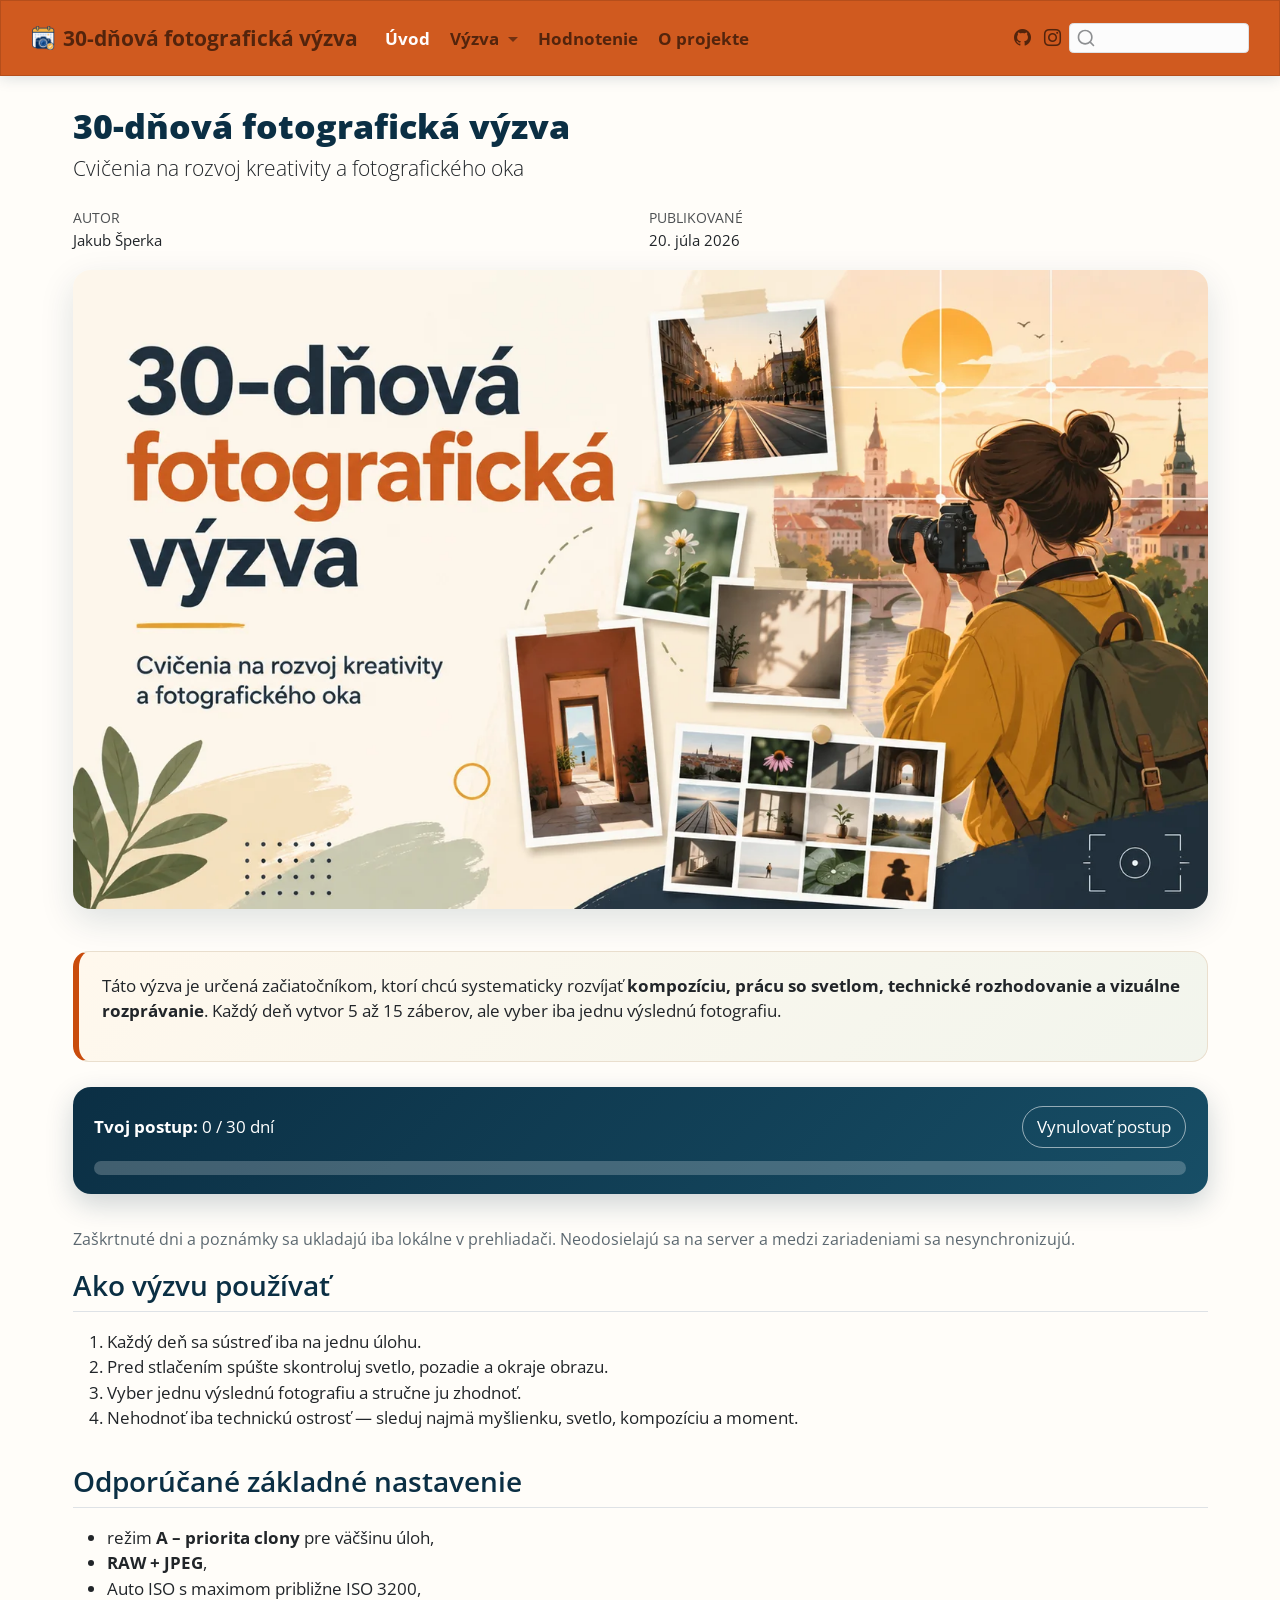
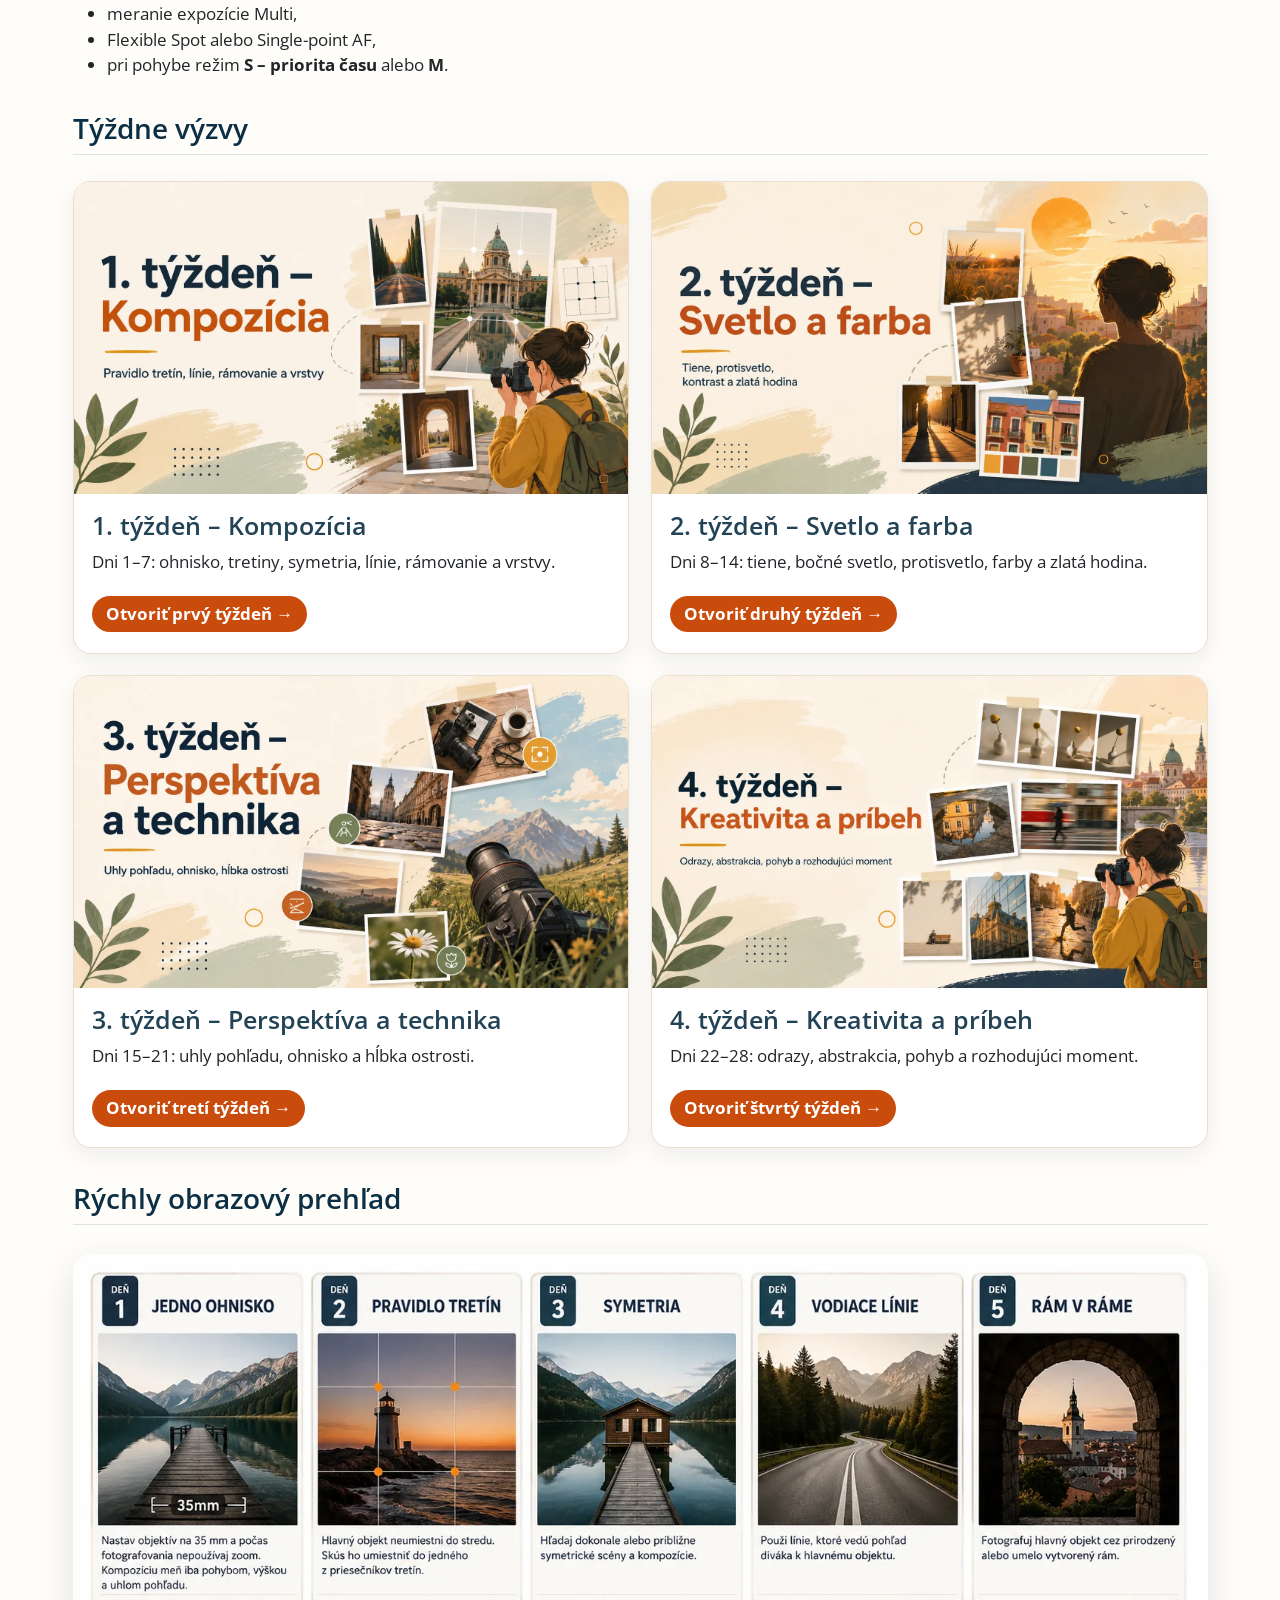
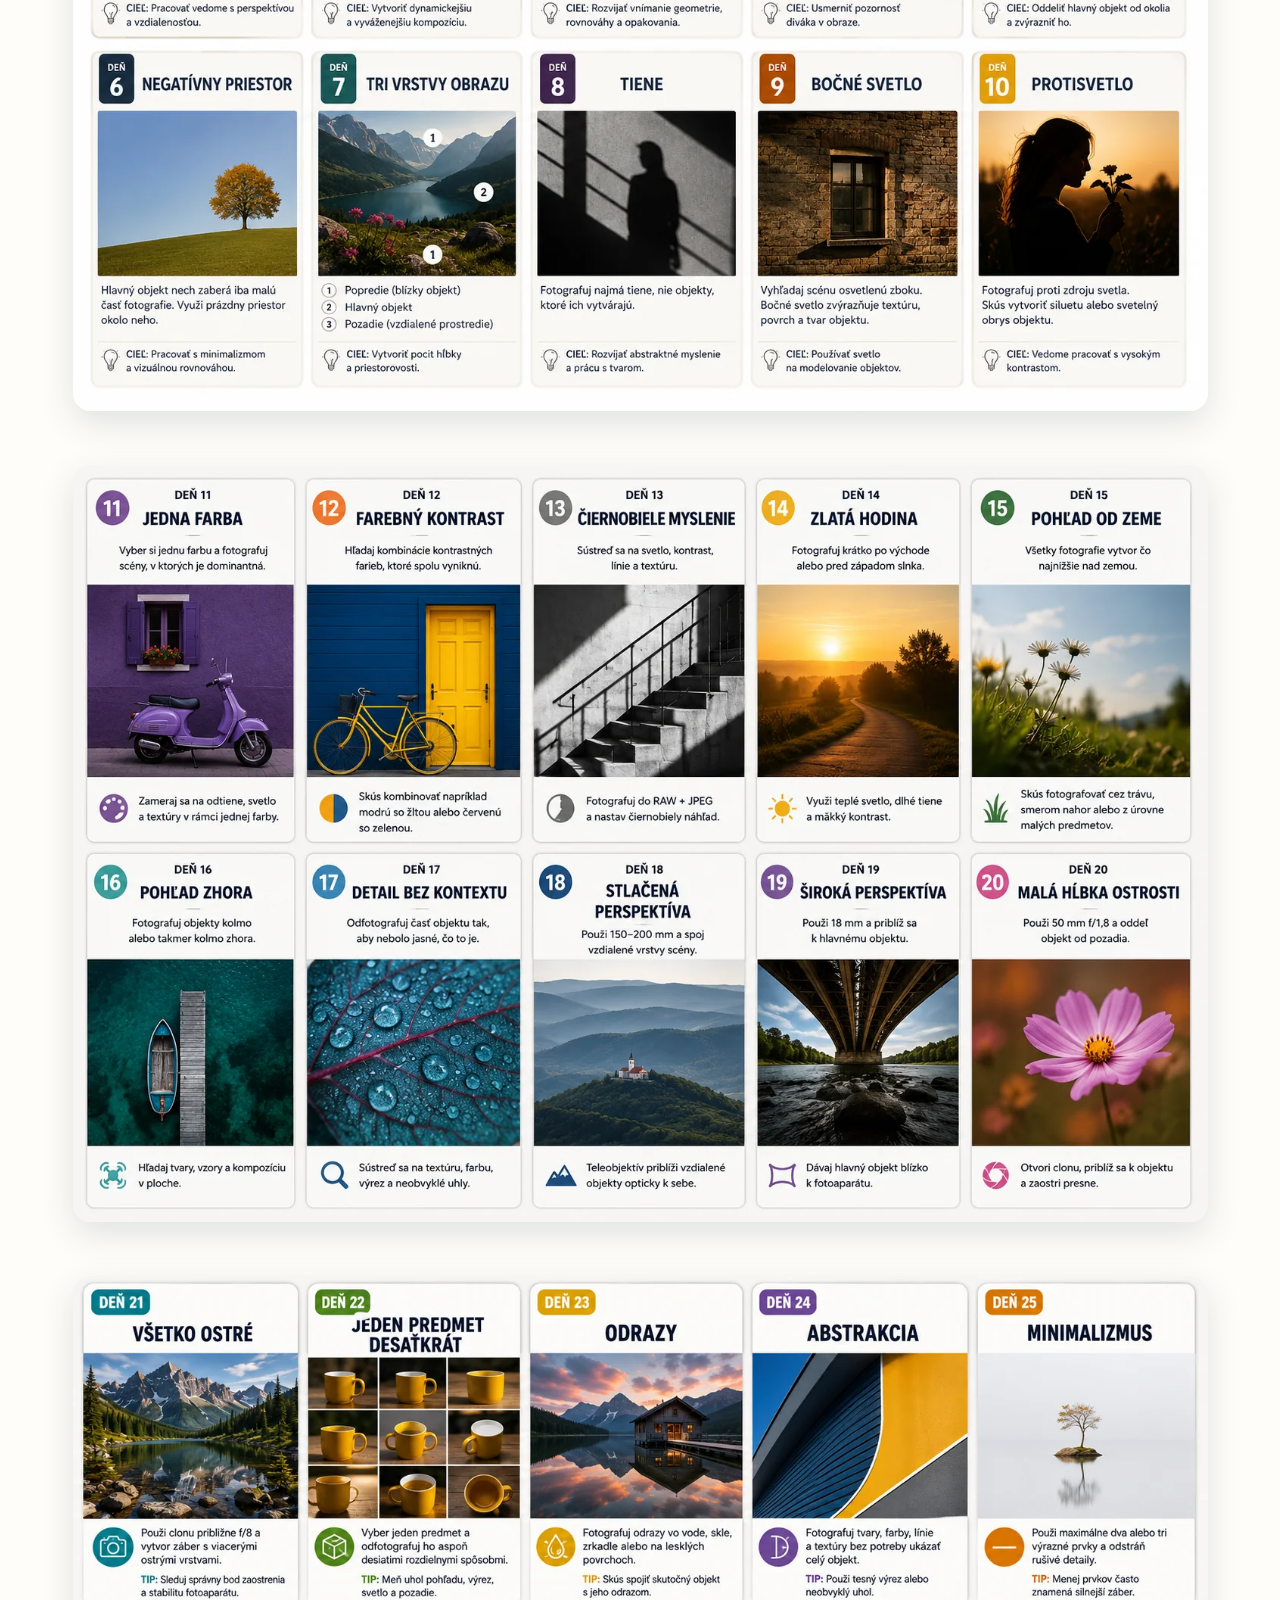
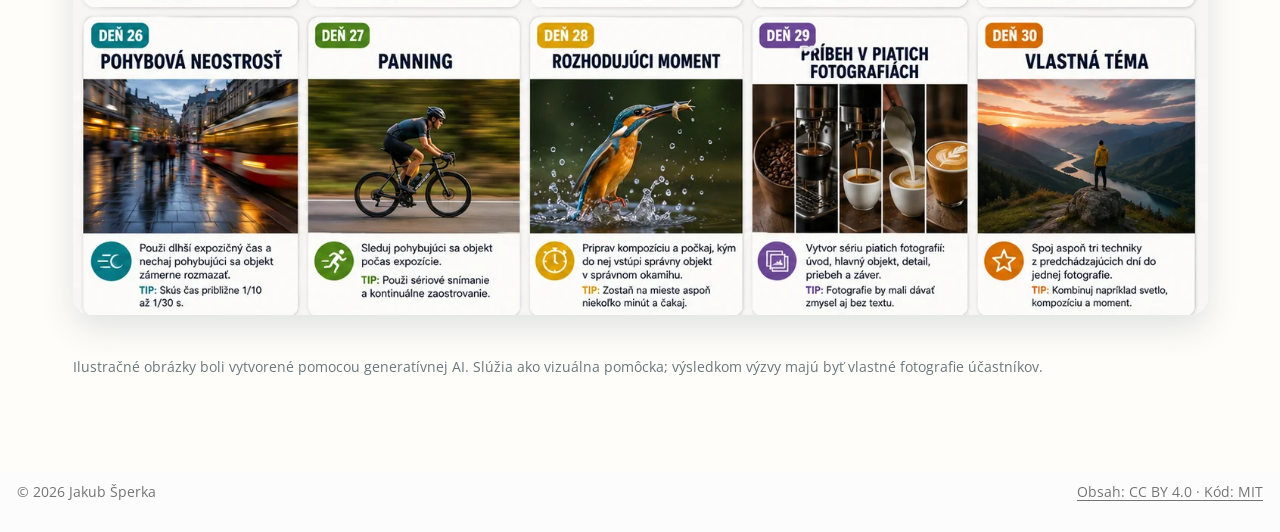
==== index.html @ 322c760b "fotograficka vyzva upload" ====
<!DOCTYPE html>
<html xmlns="http://www.w3.org/1999/xhtml" lang="sk" xml:lang="sk"><head>

<meta charset="utf-8">
<meta name="generator" content="quarto-1.7.32">

<meta name="viewport" content="width=device-width, initial-scale=1.0, user-scalable=yes">

<meta name="author" content="Jakub Šperka">

<title>30-dňová fotografická výzva – 30-dňová fotografická výzva</title>
<style>
code{white-space: pre-wrap;}
span.smallcaps{font-variant: small-caps;}
div.columns{display: flex; gap: min(4vw, 1.5em);}
div.column{flex: auto; overflow-x: auto;}
div.hanging-indent{margin-left: 1.5em; text-indent: -1.5em;}
ul.task-list{list-style: none;}
ul.task-list li input[type="checkbox"] {
  width: 0.8em;
  margin: 0 0.8em 0.2em -1em; /* quarto-specific, see https://github.com/quarto-dev/quarto-cli/issues/4556 */ 
  vertical-align: middle;
}
</style>


<script src="site_libs/quarto-nav/quarto-nav.js"></script>
<script src="site_libs/quarto-nav/headroom.min.js"></script>
<script src="site_libs/clipboard/clipboard.min.js"></script>
<script src="site_libs/quarto-search/autocomplete.umd.js"></script>
<script src="site_libs/quarto-search/fuse.min.js"></script>
<script src="site_libs/quarto-search/quarto-search.js"></script>
<meta name="quarto:offset" content="./">
<link href="./images/favicon.png" rel="icon" type="image/png">
<script src="site_libs/quarto-html/quarto.js" type="module"></script>
<script src="site_libs/quarto-html/tabsets/tabsets.js" type="module"></script>
<script src="site_libs/quarto-html/popper.min.js"></script>
<script src="site_libs/quarto-html/tippy.umd.min.js"></script>
<script src="site_libs/quarto-html/anchor.min.js"></script>
<link href="site_libs/quarto-html/tippy.css" rel="stylesheet">
<link href="site_libs/quarto-html/quarto-syntax-highlighting-d9589ad4e98504035195c70aa99e1e7d.css" rel="stylesheet" id="quarto-text-highlighting-styles">
<script src="site_libs/bootstrap/bootstrap.min.js"></script>
<link href="site_libs/bootstrap/bootstrap-icons.css" rel="stylesheet">
<link href="site_libs/bootstrap/bootstrap-efb8512b6cea32f8d0bc0d24f6ad0fca.min.css" rel="stylesheet" append-hash="true" id="quarto-bootstrap" data-mode="light">
<script id="quarto-search-options" type="application/json">{
  "location": "navbar",
  "copy-button": false,
  "collapse-after": 3,
  "panel-placement": "end",
  "type": "textbox",
  "limit": 50,
  "keyboard-shortcut": [
    "f",
    "/",
    "s"
  ],
  "language": {
    "search-no-results-text": "Žiadne výsledky",
    "search-matching-documents-text": "zhodné dokumenty",
    "search-copy-link-title": "Skopírovať odkaz pre vyhľadávanie",
    "search-hide-matches-text": "Skryť ďalšie výsledky",
    "search-more-match-text": "ďalší výsledok v tomto dokumente",
    "search-more-matches-text": "ďalších výsledkov v tomto dokumente",
    "search-clear-button-title": "Vymazať",
    "search-text-placeholder": "",
    "search-detached-cancel-button-title": "Zrušiť",
    "search-submit-button-title": "Odoslať",
    "search-label": "Hľadať"
  }
}</script>
<style>html{ scroll-behavior: smooth; }</style>


<link rel="stylesheet" href="styles.css">
<link rel="stylesheet" href="notes-export.css">
<meta property="og:title" content="30-dňová fotografická výzva – 30-dňová fotografická výzva">
<meta property="og:description" content="Cvičenia na rozvoj kreativity a fotografického oka">
<meta property="og:image" content="images/cover.webp">
<meta property="og:site_name" content="**30-dňová fotografická výzva**">
<meta name="twitter:title" content="30-dňová fotografická výzva – 30-dňová fotografická výzva">
<meta name="twitter:description" content="Cvičenia na rozvoj kreativity a fotografického oka">
<meta name="twitter:image" content="images/cover.webp">
<meta name="twitter:card" content="summary_large_image">
</head>

<body class="nav-fixed quarto-light">

<div id="quarto-search-results"></div>
  <header id="quarto-header" class="headroom fixed-top">
    <nav class="navbar navbar-expand-lg " data-bs-theme="dark">
      <div class="navbar-container container-fluid">
      <div class="navbar-brand-container mx-auto">
    <a href="./index.html" class="navbar-brand navbar-brand-logo">
    <img src="./images/favicon.png" alt="Logo fotografickej výzvy" class="navbar-logo">
    </a>
    <a class="navbar-brand" href="./index.html">
    <span class="navbar-title"><strong>30-dňová fotografická výzva</strong></span>
    </a>
  </div>
            <div id="quarto-search" class="" title="Hľadať"></div>
          <button class="navbar-toggler" type="button" data-bs-toggle="collapse" data-bs-target="#navbarCollapse" aria-controls="navbarCollapse" role="menu" aria-expanded="false" aria-label="Prepnúť navigáciu" onclick="if (window.quartoToggleHeadroom) { window.quartoToggleHeadroom(); }">
  <span class="navbar-toggler-icon"></span>
</button>
          <div class="collapse navbar-collapse" id="navbarCollapse">
            <ul class="navbar-nav navbar-nav-scroll me-auto">
  <li class="nav-item">
    <a class="nav-link active" href="./index.html" aria-current="page"> 
<span class="menu-text"><strong>Úvod</strong></span></a>
  </li>  
  <li class="nav-item dropdown ">
    <a class="nav-link dropdown-toggle" href="#" id="nav-menu-výzva" role="link" data-bs-toggle="dropdown" aria-expanded="false">
 <span class="menu-text"><strong>Výzva</strong></span>
    </a>
    <ul class="dropdown-menu" aria-labelledby="nav-menu-výzva">    
        <li>
    <a class="dropdown-item" href="./tyzden-1.html">
 <span class="dropdown-text">1. týždeň – Kompozícia</span></a>
  </li>  
        <li>
    <a class="dropdown-item" href="./tyzden-2.html">
 <span class="dropdown-text">2. týždeň – Svetlo a farba</span></a>
  </li>  
        <li>
    <a class="dropdown-item" href="./tyzden-3.html">
 <span class="dropdown-text">3. týždeň – Perspektíva a technika</span></a>
  </li>  
        <li>
    <a class="dropdown-item" href="./tyzden-4.html">
 <span class="dropdown-text">4. týždeň – Kreativita a príbeh</span></a>
  </li>  
        <li>
    <a class="dropdown-item" href="./zaver.html">
 <span class="dropdown-text">Záverečné dni</span></a>
  </li>  
    </ul>
  </li>
  <li class="nav-item">
    <a class="nav-link" href="./hodnotenie.html"> 
<span class="menu-text"><strong>Hodnotenie</strong></span></a>
  </li>  
  <li class="nav-item">
    <a class="nav-link" href="./o-projekte.html"> 
<span class="menu-text"><strong>O projekte</strong></span></a>
  </li>  
</ul>
          </div> <!-- /navcollapse -->
            <div class="quarto-navbar-tools">
    <a href="https://github.com/JakubSperka/fotograficka_vyzva" title="" class="quarto-navigation-tool px-1" aria-label=""><i class="bi bi-github"></i></a>
    <a href="https://www.instagram.com/jakub.sperka/" title="" class="quarto-navigation-tool px-1" aria-label=""><i class="bi bi-instagram"></i></a>
</div>
      </div> <!-- /container-fluid -->
    </nav>
</header>
<!-- content -->
<div id="quarto-content" class="quarto-container page-columns page-rows-contents page-layout-full page-navbar">
<!-- sidebar -->
<!-- margin-sidebar -->
    
<!-- main -->
<main class="content column-page" id="quarto-document-content">

<header id="title-block-header" class="quarto-title-block default">
<div class="quarto-title">
<h1 class="title">30-dňová fotografická výzva</h1>
<p class="subtitle lead">Cvičenia na rozvoj kreativity a fotografického oka</p>
</div>



<div class="quarto-title-meta column-page">

    <div>
    <div class="quarto-title-meta-heading">Autor</div>
    <div class="quarto-title-meta-contents">
             <p>Jakub Šperka </p>
          </div>
  </div>
    
    <div>
    <div class="quarto-title-meta-heading">Publikované</div>
    <div class="quarto-title-meta-contents">
      <p class="date">20. júla 2026</p>
    </div>
  </div>
  
    
  </div>
  


</header>


<p><img src="images/cover.webp" class="hero-image img-fluid" alt="Ilustrovaný titulný obrázok 30-dňovej fotografickej výzvy"></p>
<div class="lead-panel">
<p>Táto výzva je určená začiatočníkom, ktorí chcú systematicky rozvíjať <strong>kompozíciu, prácu so svetlom, technické rozhodovanie a vizuálne rozprávanie</strong>. Každý deň vytvor 5 až 15 záberov, ale vyber iba jednu výslednú fotografiu.</p>
</div>
<div id="challenge-progress" class="progress-card">
  <div class="progress-row">
    <div><strong>Tvoj postup:</strong> <span id="progress-count">0 / 30 dní</span></div>
    <button id="reset-progress" type="button">Vynulovať postup</button>
  </div>
  <div class="progress-track">
    <div id="progress-bar" role="progressbar" aria-label="Postup vo fotografickej výzve" aria-valuemin="0" aria-valuemax="30" aria-valuenow="0"></div>
  </div>
</div>
<div class="small-note">
<p>Zaškrtnuté dni a poznámky sa ukladajú iba lokálne v prehliadači. Neodosielajú sa na server a medzi zariadeniami sa nesynchronizujú.</p>
</div>
<section id="ako-výzvu-používať" class="level2">
<h2 class="anchored" data-anchor-id="ako-výzvu-používať">Ako výzvu používať</h2>
<ol type="1">
<li>Každý deň sa sústreď iba na jednu úlohu.</li>
<li>Pred stlačením spúšte skontroluj svetlo, pozadie a okraje obrazu.</li>
<li>Vyber jednu výslednú fotografiu a stručne ju zhodnoť.</li>
<li>Nehodnoť iba technickú ostrosť — sleduj najmä myšlienku, svetlo, kompozíciu a moment.</li>
</ol>
</section>
<section id="odporúčané-základné-nastavenie" class="level2">
<h2 class="anchored" data-anchor-id="odporúčané-základné-nastavenie">Odporúčané základné nastavenie</h2>
<ul>
<li>režim <strong>A – priorita clony</strong> pre väčšinu úloh,</li>
<li><strong>RAW + JPEG</strong>,</li>
<li>Auto ISO s maximom približne ISO 3200,</li>
<li>meranie expozície Multi,</li>
<li>Flexible Spot alebo Single-point AF,</li>
<li>pri pohybe režim <strong>S – priorita času</strong> alebo <strong>M</strong>.</li>
</ul>
</section>
<section id="týždne-výzvy" class="level2">
<h2 class="anchored" data-anchor-id="týždne-výzvy">Týždne výzvy</h2>
<div class="week-grid">
  <a class="week-card" href="tyzden-1.html" aria-label="Otvoriť prvý týždeň – Kompozícia">
    <img src="images/week1.webp" alt="Ilustračný obrázok prvého týždňa zameraného na kompozíciu">
    <div class="week-card-content">
      <h3 class="anchored">1. týždeň – Kompozícia</h3>
      <p>Dni 1–7: ohnisko, tretiny, symetria, línie, rámovanie a vrstvy.</p>
      <span class="week-button">Otvoriť prvý týždeň →</span>
    </div>
  </a>
  <a class="week-card" href="tyzden-2.html" aria-label="Otvoriť druhý týždeň – Svetlo a farba">
    <img src="images/week2.webp" alt="Ilustračný obrázok druhého týždňa zameraného na svetlo a farbu">
    <div class="week-card-content">
      <h3 class="anchored">2. týždeň – Svetlo a farba</h3>
      <p>Dni 8–14: tiene, bočné svetlo, protisvetlo, farby a zlatá hodina.</p>
      <span class="week-button">Otvoriť druhý týždeň →</span>
    </div>
  </a>
  <a class="week-card" href="tyzden-3.html" aria-label="Otvoriť tretí týždeň – Perspektíva a technika">
    <img src="images/week3.webp" alt="Ilustračný obrázok tretieho týždňa zameraného na perspektívu a techniku">
    <div class="week-card-content">
      <h3 class="anchored">3. týždeň – Perspektíva a technika</h3>
      <p>Dni 15–21: uhly pohľadu, ohnisko a hĺbka ostrosti.</p>
      <span class="week-button">Otvoriť tretí týždeň →</span>
    </div>
  </a>
  <a class="week-card" href="tyzden-4.html" aria-label="Otvoriť štvrtý týždeň – Kreativita a príbeh">
    <img src="images/week4.webp" alt="Ilustračný obrázok štvrtého týždňa zameraného na kreativitu a príbeh">
    <div class="week-card-content">
      <h3 class="anchored">4. týždeň – Kreativita a príbeh</h3>
      <p>Dni 22–28: odrazy, abstrakcia, pohyb a rozhodujúci moment.</p>
      <span class="week-button">Otvoriť štvrtý týždeň →</span>
    </div>
  </a>
</div>
</section>
<section id="rýchly-obrazový-prehľad" class="level2">
<h2 class="anchored" data-anchor-id="rýchly-obrazový-prehľad">Rýchly obrazový prehľad</h2>
<p><img src="images/overview_01_10.webp" class="overview-image img-fluid" alt="Kartičkový prehľad fotografických úloh pre dni 1 až 10"></p>
<p><img src="images/overview_11_20.webp" class="overview-image img-fluid" alt="Kartičkový prehľad fotografických úloh pre dni 11 až 20"></p>
<p><img src="images/overview_21_30.webp" class="overview-image img-fluid" alt="Kartičkový prehľad fotografických úloh pre dni 21 až 30"></p>
<div class="image-credit">
<p>Ilustračné obrázky boli vytvorené pomocou generatívnej AI. Slúžia ako vizuálna pomôcka; výsledkom výzvy majú byť vlastné fotografie účastníkov.</p>
</div>


</section>

<a onclick="window.scrollTo(0, 0); return false;" role="button" id="quarto-back-to-top"><i class="bi bi-arrow-up"></i> Späť na začiatok</a></main> <!-- /main -->
<script src="assets/challenge.js" defer=""></script>
<script src="assets/notes-export.js" defer=""></script>
<script id="quarto-html-after-body" type="application/javascript">
  window.document.addEventListener("DOMContentLoaded", function (event) {
    const icon = "";
    const anchorJS = new window.AnchorJS();
    anchorJS.options = {
      placement: 'right',
      icon: icon
    };
    anchorJS.add('.anchored');
    const isCodeAnnotation = (el) => {
      for (const clz of el.classList) {
        if (clz.startsWith('code-annotation-')) {                     
          return true;
        }
      }
      return false;
    }
    const onCopySuccess = function(e) {
      // button target
      const button = e.trigger;
      // don't keep focus
      button.blur();
      // flash "checked"
      button.classList.add('code-copy-button-checked');
      var currentTitle = button.getAttribute("title");
      button.setAttribute("title", "Skopírované!");
      let tooltip;
      if (window.bootstrap) {
        button.setAttribute("data-bs-toggle", "tooltip");
        button.setAttribute("data-bs-placement", "left");
        button.setAttribute("data-bs-title", "Skopírované!");
        tooltip = new bootstrap.Tooltip(button, 
          { trigger: "manual", 
            customClass: "code-copy-button-tooltip",
            offset: [0, -8]});
        tooltip.show();    
      }
      setTimeout(function() {
        if (tooltip) {
          tooltip.hide();
          button.removeAttribute("data-bs-title");
          button.removeAttribute("data-bs-toggle");
          button.removeAttribute("data-bs-placement");
        }
        button.setAttribute("title", currentTitle);
        button.classList.remove('code-copy-button-checked');
      }, 1000);
      // clear code selection
      e.clearSelection();
    }
    const getTextToCopy = function(trigger) {
        const codeEl = trigger.previousElementSibling.cloneNode(true);
        for (const childEl of codeEl.children) {
          if (isCodeAnnotation(childEl)) {
            childEl.remove();
          }
        }
        return codeEl.innerText;
    }
    const clipboard = new window.ClipboardJS('.code-copy-button:not([data-in-quarto-modal])', {
      text: getTextToCopy
    });
    clipboard.on('success', onCopySuccess);
    if (window.document.getElementById('quarto-embedded-source-code-modal')) {
      const clipboardModal = new window.ClipboardJS('.code-copy-button[data-in-quarto-modal]', {
        text: getTextToCopy,
        container: window.document.getElementById('quarto-embedded-source-code-modal')
      });
      clipboardModal.on('success', onCopySuccess);
    }
      var localhostRegex = new RegExp(/^(?:http|https):\/\/localhost\:?[0-9]*\//);
      var mailtoRegex = new RegExp(/^mailto:/);
        var filterRegex = new RegExp('/' + window.location.host + '/');
      var isInternal = (href) => {
          return filterRegex.test(href) || localhostRegex.test(href) || mailtoRegex.test(href);
      }
      // Inspect non-navigation links and adorn them if external
     var links = window.document.querySelectorAll('a[href]:not(.nav-link):not(.navbar-brand):not(.toc-action):not(.sidebar-link):not(.sidebar-item-toggle):not(.pagination-link):not(.no-external):not([aria-hidden]):not(.dropdown-item):not(.quarto-navigation-tool):not(.about-link)');
      for (var i=0; i<links.length; i++) {
        const link = links[i];
        if (!isInternal(link.href)) {
          // undo the damage that might have been done by quarto-nav.js in the case of
          // links that we want to consider external
          if (link.dataset.originalHref !== undefined) {
            link.href = link.dataset.originalHref;
          }
            // target, if specified
            link.setAttribute("target", "_blank");
            if (link.getAttribute("rel") === null) {
              link.setAttribute("rel", "noopener");
            }
        }
      }
    function tippyHover(el, contentFn, onTriggerFn, onUntriggerFn) {
      const config = {
        allowHTML: true,
        maxWidth: 500,
        delay: 100,
        arrow: false,
        appendTo: function(el) {
            return el.parentElement;
        },
        interactive: true,
        interactiveBorder: 10,
        theme: 'quarto',
        placement: 'bottom-start',
      };
      if (contentFn) {
        config.content = contentFn;
      }
      if (onTriggerFn) {
        config.onTrigger = onTriggerFn;
      }
      if (onUntriggerFn) {
        config.onUntrigger = onUntriggerFn;
      }
      window.tippy(el, config); 
    }
    const noterefs = window.document.querySelectorAll('a[role="doc-noteref"]');
    for (var i=0; i<noterefs.length; i++) {
      const ref = noterefs[i];
      tippyHover(ref, function() {
        // use id or data attribute instead here
        let href = ref.getAttribute('data-footnote-href') || ref.getAttribute('href');
        try { href = new URL(href).hash; } catch {}
        const id = href.replace(/^#\/?/, "");
        const note = window.document.getElementById(id);
        if (note) {
          return note.innerHTML;
        } else {
          return "";
        }
      });
    }
    const xrefs = window.document.querySelectorAll('a.quarto-xref');
    const processXRef = (id, note) => {
      // Strip column container classes
      const stripColumnClz = (el) => {
        el.classList.remove("page-full", "page-columns");
        if (el.children) {
          for (const child of el.children) {
            stripColumnClz(child);
          }
        }
      }
      stripColumnClz(note)
      if (id === null || id.startsWith('sec-')) {
        // Special case sections, only their first couple elements
        const container = document.createElement("div");
        if (note.children && note.children.length > 2) {
          container.appendChild(note.children[0].cloneNode(true));
          for (let i = 1; i < note.children.length; i++) {
            const child = note.children[i];
            if (child.tagName === "P" && child.innerText === "") {
              continue;
            } else {
              container.appendChild(child.cloneNode(true));
              break;
            }
          }
          if (window.Quarto?.typesetMath) {
            window.Quarto.typesetMath(container);
          }
          return container.innerHTML
        } else {
          if (window.Quarto?.typesetMath) {
            window.Quarto.typesetMath(note);
          }
          return note.innerHTML;
        }
      } else {
        // Remove any anchor links if they are present
        const anchorLink = note.querySelector('a.anchorjs-link');
        if (anchorLink) {
          anchorLink.remove();
        }
        if (window.Quarto?.typesetMath) {
          window.Quarto.typesetMath(note);
        }
        if (note.classList.contains("callout")) {
          return note.outerHTML;
        } else {
          return note.innerHTML;
        }
      }
    }
    for (var i=0; i<xrefs.length; i++) {
      const xref = xrefs[i];
      tippyHover(xref, undefined, function(instance) {
        instance.disable();
        let url = xref.getAttribute('href');
        let hash = undefined; 
        if (url.startsWith('#')) {
          hash = url;
        } else {
          try { hash = new URL(url).hash; } catch {}
        }
        if (hash) {
          const id = hash.replace(/^#\/?/, "");
          const note = window.document.getElementById(id);
          if (note !== null) {
            try {
              const html = processXRef(id, note.cloneNode(true));
              instance.setContent(html);
            } finally {
              instance.enable();
              instance.show();
            }
          } else {
            // See if we can fetch this
            fetch(url.split('#')[0])
            .then(res => res.text())
            .then(html => {
              const parser = new DOMParser();
              const htmlDoc = parser.parseFromString(html, "text/html");
              const note = htmlDoc.getElementById(id);
              if (note !== null) {
                const html = processXRef(id, note);
                instance.setContent(html);
              } 
            }).finally(() => {
              instance.enable();
              instance.show();
            });
          }
        } else {
          // See if we can fetch a full url (with no hash to target)
          // This is a special case and we should probably do some content thinning / targeting
          fetch(url)
          .then(res => res.text())
          .then(html => {
            const parser = new DOMParser();
            const htmlDoc = parser.parseFromString(html, "text/html");
            const note = htmlDoc.querySelector('main.content');
            if (note !== null) {
              // This should only happen for chapter cross references
              // (since there is no id in the URL)
              // remove the first header
              if (note.children.length > 0 && note.children[0].tagName === "HEADER") {
                note.children[0].remove();
              }
              const html = processXRef(null, note);
              instance.setContent(html);
            } 
          }).finally(() => {
            instance.enable();
            instance.show();
          });
        }
      }, function(instance) {
      });
    }
        let selectedAnnoteEl;
        const selectorForAnnotation = ( cell, annotation) => {
          let cellAttr = 'data-code-cell="' + cell + '"';
          let lineAttr = 'data-code-annotation="' +  annotation + '"';
          const selector = 'span[' + cellAttr + '][' + lineAttr + ']';
          return selector;
        }
        const selectCodeLines = (annoteEl) => {
          const doc = window.document;
          const targetCell = annoteEl.getAttribute("data-target-cell");
          const targetAnnotation = annoteEl.getAttribute("data-target-annotation");
          const annoteSpan = window.document.querySelector(selectorForAnnotation(targetCell, targetAnnotation));
          const lines = annoteSpan.getAttribute("data-code-lines").split(",");
          const lineIds = lines.map((line) => {
            return targetCell + "-" + line;
          })
          let top = null;
          let height = null;
          let parent = null;
          if (lineIds.length > 0) {
              //compute the position of the single el (top and bottom and make a div)
              const el = window.document.getElementById(lineIds[0]);
              top = el.offsetTop;
              height = el.offsetHeight;
              parent = el.parentElement.parentElement;
            if (lineIds.length > 1) {
              const lastEl = window.document.getElementById(lineIds[lineIds.length - 1]);
              const bottom = lastEl.offsetTop + lastEl.offsetHeight;
              height = bottom - top;
            }
            if (top !== null && height !== null && parent !== null) {
              // cook up a div (if necessary) and position it 
              let div = window.document.getElementById("code-annotation-line-highlight");
              if (div === null) {
                div = window.document.createElement("div");
                div.setAttribute("id", "code-annotation-line-highlight");
                div.style.position = 'absolute';
                parent.appendChild(div);
              }
              div.style.top = top - 2 + "px";
              div.style.height = height + 4 + "px";
              div.style.left = 0;
              let gutterDiv = window.document.getElementById("code-annotation-line-highlight-gutter");
              if (gutterDiv === null) {
                gutterDiv = window.document.createElement("div");
                gutterDiv.setAttribute("id", "code-annotation-line-highlight-gutter");
                gutterDiv.style.position = 'absolute';
                const codeCell = window.document.getElementById(targetCell);
                const gutter = codeCell.querySelector('.code-annotation-gutter');
                gutter.appendChild(gutterDiv);
              }
              gutterDiv.style.top = top - 2 + "px";
              gutterDiv.style.height = height + 4 + "px";
            }
            selectedAnnoteEl = annoteEl;
          }
        };
        const unselectCodeLines = () => {
          const elementsIds = ["code-annotation-line-highlight", "code-annotation-line-highlight-gutter"];
          elementsIds.forEach((elId) => {
            const div = window.document.getElementById(elId);
            if (div) {
              div.remove();
            }
          });
          selectedAnnoteEl = undefined;
        };
          // Handle positioning of the toggle
      window.addEventListener(
        "resize",
        throttle(() => {
          elRect = undefined;
          if (selectedAnnoteEl) {
            selectCodeLines(selectedAnnoteEl);
          }
        }, 10)
      );
      function throttle(fn, ms) {
      let throttle = false;
      let timer;
        return (...args) => {
          if(!throttle) { // first call gets through
              fn.apply(this, args);
              throttle = true;
          } else { // all the others get throttled
              if(timer) clearTimeout(timer); // cancel #2
              timer = setTimeout(() => {
                fn.apply(this, args);
                timer = throttle = false;
              }, ms);
          }
        };
      }
        // Attach click handler to the DT
        const annoteDls = window.document.querySelectorAll('dt[data-target-cell]');
        for (const annoteDlNode of annoteDls) {
          annoteDlNode.addEventListener('click', (event) => {
            const clickedEl = event.target;
            if (clickedEl !== selectedAnnoteEl) {
              unselectCodeLines();
              const activeEl = window.document.querySelector('dt[data-target-cell].code-annotation-active');
              if (activeEl) {
                activeEl.classList.remove('code-annotation-active');
              }
              selectCodeLines(clickedEl);
              clickedEl.classList.add('code-annotation-active');
            } else {
              // Unselect the line
              unselectCodeLines();
              clickedEl.classList.remove('code-annotation-active');
            }
          });
        }
    const findCites = (el) => {
      const parentEl = el.parentElement;
      if (parentEl) {
        const cites = parentEl.dataset.cites;
        if (cites) {
          return {
            el,
            cites: cites.split(' ')
          };
        } else {
          return findCites(el.parentElement)
        }
      } else {
        return undefined;
      }
    };
    var bibliorefs = window.document.querySelectorAll('a[role="doc-biblioref"]');
    for (var i=0; i<bibliorefs.length; i++) {
      const ref = bibliorefs[i];
      const citeInfo = findCites(ref);
      if (citeInfo) {
        tippyHover(citeInfo.el, function() {
          var popup = window.document.createElement('div');
          citeInfo.cites.forEach(function(cite) {
            var citeDiv = window.document.createElement('div');
            citeDiv.classList.add('hanging-indent');
            citeDiv.classList.add('csl-entry');
            var biblioDiv = window.document.getElementById('ref-' + cite);
            if (biblioDiv) {
              citeDiv.innerHTML = biblioDiv.innerHTML;
            }
            popup.appendChild(citeDiv);
          });
          return popup.innerHTML;
        });
      }
    }
  });
  </script>
</div> <!-- /content -->
<footer class="footer">
  <div class="nav-footer">
    <div class="nav-footer-left">
<p>© 2026 Jakub Šperka</p>
</div>   
    <div class="nav-footer-center">
      &nbsp;
    </div>
    <div class="nav-footer-right">
<p><a href="./o-projekte.html#licencia">Obsah: CC BY 4.0 · Kód: MIT</a></p>
</div>
  </div>
</footer>




<script src="site_libs/quarto-html/zenscroll-min.js"></script>
</body></html>
---- site_libs/quarto-html/tippy.css ----
.tippy-box[data-animation=fade][data-state=hidden]{opacity:0}[data-tippy-root]{max-width:calc(100vw - 10px)}.tippy-box{position:relative;background-color:#333;color:#fff;border-radius:4px;font-size:14px;line-height:1.4;white-space:normal;outline:0;transition-property:transform,visibility,opacity}.tippy-box[data-placement^=top]>.tippy-arrow{bottom:0}.tippy-box[data-placement^=top]>.tippy-arrow:before{bottom:-7px;left:0;border-width:8px 8px 0;border-top-color:initial;transform-origin:center top}.tippy-box[data-placement^=bottom]>.tippy-arrow{top:0}.tippy-box[data-placement^=bottom]>.tippy-arrow:before{top:-7px;left:0;border-width:0 8px 8px;border-bottom-color:initial;transform-origin:center bottom}.tippy-box[data-placement^=left]>.tippy-arrow{right:0}.tippy-box[data-placement^=left]>.tippy-arrow:before{border-width:8px 0 8px 8px;border-left-color:initial;right:-7px;transform-origin:center left}.tippy-box[data-placement^=right]>.tippy-arrow{left:0}.tippy-box[data-placement^=right]>.tippy-arrow:before{left:-7px;border-width:8px 8px 8px 0;border-right-color:initial;transform-origin:center right}.tippy-box[data-inertia][data-state=visible]{transition-timing-function:cubic-bezier(.54,1.5,.38,1.11)}.tippy-arrow{width:16px;height:16px;color:#333}.tippy-arrow:before{content:"";position:absolute;border-color:transparent;border-style:solid}.tippy-content{position:relative;padding:5px 9px;z-index:1}
---- site_libs/quarto-html/quarto-syntax-highlighting-d9589ad4e98504035195c70aa99e1e7d.css ----
/* quarto syntax highlight colors */
:root {
  --quarto-hl-ot-color: #003B4F;
  --quarto-hl-at-color: #657422;
  --quarto-hl-ss-color: #20794D;
  --quarto-hl-an-color: #5E5E5E;
  --quarto-hl-fu-color: #4758AB;
  --quarto-hl-st-color: #20794D;
  --quarto-hl-cf-color: #003B4F;
  --quarto-hl-op-color: #5E5E5E;
  --quarto-hl-er-color: #AD0000;
  --quarto-hl-bn-color: #AD0000;
  --quarto-hl-al-color: #AD0000;
  --quarto-hl-va-color: #111111;
  --quarto-hl-bu-color: inherit;
  --quarto-hl-ex-color: inherit;
  --quarto-hl-pp-color: #AD0000;
  --quarto-hl-in-color: #5E5E5E;
  --quarto-hl-vs-color: #20794D;
  --quarto-hl-wa-color: #5E5E5E;
  --quarto-hl-do-color: #5E5E5E;
  --quarto-hl-im-color: #00769E;
  --quarto-hl-ch-color: #20794D;
  --quarto-hl-dt-color: #AD0000;
  --quarto-hl-fl-color: #AD0000;
  --quarto-hl-co-color: #5E5E5E;
  --quarto-hl-cv-color: #5E5E5E;
  --quarto-hl-cn-color: #8f5902;
  --quarto-hl-sc-color: #5E5E5E;
  --quarto-hl-dv-color: #AD0000;
  --quarto-hl-kw-color: #003B4F;
}

/* other quarto variables */
:root {
  --quarto-font-monospace: SFMono-Regular, Menlo, Monaco, Consolas, "Liberation Mono", "Courier New", monospace;
}

/* syntax highlight based on Pandoc's rules */
pre > code.sourceCode > span {
  color: #003B4F;
}

code.sourceCode > span {
  color: #003B4F;
}

div.sourceCode,
div.sourceCode pre.sourceCode {
  color: #003B4F;
}

/* Normal */
code span {
  color: #003B4F;
}

/* Alert */
code span.al {
  color: #AD0000;
  font-style: inherit;
}

/* Annotation */
code span.an {
  color: #5E5E5E;
  font-style: inherit;
}

/* Attribute */
code span.at {
  color: #657422;
  font-style: inherit;
}

/* BaseN */
code span.bn {
  color: #AD0000;
  font-style: inherit;
}

/* BuiltIn */
code span.bu {
  font-style: inherit;
}

/* ControlFlow */
code span.cf {
  color: #003B4F;
  font-weight: bold;
  font-style: inherit;
}

/* Constant */
code span.cn {
  color: #8f5902;
  font-style: inherit;
}

/* Comment */
code span.co {
  color: #5E5E5E;
  font-style: inherit;
}

/* CommentVar */
code span.cv {
  color: #5E5E5E;
  font-style: italic;
}

/* Documentation */
code span.do {
  color: #5E5E5E;
  font-style: italic;
}

/* DataType */
code span.dt {
  color: #AD0000;
  font-style: inherit;
}

/* DecVal */
code span.dv {
  color: #AD0000;
  font-style: inherit;
}

/* Error */
code span.er {
  color: #AD0000;
  font-style: inherit;
}

/* Extension */
code span.ex {
  font-style: inherit;
}

/* Float */
code span.fl {
  color: #AD0000;
  font-style: inherit;
}

/* Function */
code span.fu {
  color: #4758AB;
  font-style: inherit;
}

/* Char */
code span.ch {
  color: #20794D;
  font-style: inherit;
}

/* Import */
code span.im {
  color: #00769E;
  font-style: inherit;
}

/* Information */
code span.in {
  color: #5E5E5E;
  font-style: inherit;
}

/* Keyword */
code span.kw {
  color: #003B4F;
  font-weight: bold;
  font-style: inherit;
}

/* Operator */
code span.op {
  color: #5E5E5E;
  font-style: inherit;
}

/* Other */
code span.ot {
  color: #003B4F;
  font-style: inherit;
}

/* Preprocessor */
code span.pp {
  color: #AD0000;
  font-style: inherit;
}

/* SpecialChar */
code span.sc {
  color: #5E5E5E;
  font-style: inherit;
}

/* SpecialString */
code span.ss {
  color: #20794D;
  font-style: inherit;
}

/* String */
code span.st {
  color: #20794D;
  font-style: inherit;
}

/* Variable */
code span.va {
  color: #111111;
  font-style: inherit;
}

/* VerbatimString */
code span.vs {
  color: #20794D;
  font-style: inherit;
}

/* Warning */
code span.wa {
  color: #5E5E5E;
  font-style: italic;
}

.prevent-inlining {
  content: "</";
}

/*# sourceMappingURL=e53778dd2e0c8ccd77b56ca20792fd1c.css.map */
---- styles.css ----
:root {
  --photo-navy: #0b2f44;
  --photo-orange: #c94c0c;
  --photo-cream: #fbf4e9;
  --photo-sage: #84946f;
  --photo-border: #eadfce;
}

body { background: #fffdf9; }
.navbar { box-shadow: 0 2px 14px rgba(11, 47, 68, 0.15); }
h1, h2, h3 { color: var(--photo-navy); }
h1 { font-weight: 800; }
a { text-underline-offset: 3px; }

.hero-image, .week-image, .overview-image, .day-image {
  width: 100%;
  border-radius: 18px;
  box-shadow: 0 12px 34px rgba(11, 47, 68, 0.13);
}
.hero-image { margin-bottom: 1.5rem; }
.week-image { margin-bottom: 1.2rem; }
.overview-image { margin: 0.7rem 0 1.5rem; }

.lead-panel {
  background: linear-gradient(135deg, #fff8ed, #f2f5ed);
  border: 1px solid var(--photo-border);
  border-left: 6px solid var(--photo-orange);
  border-radius: 16px;
  padding: 1.2rem 1.4rem;
  margin: 1rem 0 1.5rem;
}

.week-grid {
  display: grid;
  grid-template-columns: repeat(2, minmax(0, 1fr));
  gap: 1.25rem;
  margin: 1.5rem 0;
}
.week-card {
  display: block;
  background: white;
  color: inherit;
  text-decoration: none;
  border: 1px solid var(--photo-border);
  border-radius: 18px;
  overflow: hidden;
  box-shadow: 0 7px 22px rgba(11, 47, 68, 0.08);
  transition: transform .18s ease, box-shadow .18s ease, border-color .18s ease;
  cursor: pointer;
}
.week-card:hover {
  color: inherit;
  text-decoration: none;
  transform: translateY(-3px);
  border-color: #d8b894;
  box-shadow: 0 12px 30px rgba(11, 47, 68, 0.14);
}
.week-card:focus-visible {
  outline: 4px solid rgba(201, 76, 12, .28);
  outline-offset: 4px;
}
.week-card img { width: 100%; display: block; }
.week-card-content { padding: 1rem 1.1rem 1.2rem; }
.week-card-content h3 { margin-top: 0; }
.week-button {
  display: inline-flex;
  align-items: center;
  margin-top: .25rem;
  padding: .48rem .82rem;
  border-radius: 999px;
  background: var(--photo-orange);
  color: white;
  font-weight: 700;
  line-height: 1.2;
}
.week-card:hover .week-button { background: #a93f08; }

.day-card {
  background: #ffffff;
  border: 1px solid var(--photo-border);
  border-radius: 20px;
  padding: 1.15rem;
  margin: 1rem 0 3rem;
  box-shadow: 0 10px 30px rgba(11, 47, 68, 0.09);
}
.day-card h3 { margin-top: .7rem; }
.day-details {
  display: grid;
  grid-template-columns: 1.3fr .7fr;
  gap: 1rem;
  margin-top: 1rem;
}
.info-box {
  background: var(--photo-cream);
  border-radius: 14px;
  padding: .9rem 1rem;
}
.info-box strong { color: var(--photo-navy); }
.goal-box {
  background: #f2f5ed;
  border-left: 5px solid var(--photo-sage);
  border-radius: 12px;
  padding: .9rem 1rem;
  margin: 1rem 0;
}
.day-status {
  display: flex;
  align-items: center;
  gap: .65rem;
  background: #fff7ec;
  border: 1px solid #f3d5b5;
  border-radius: 12px;
  padding: .75rem 1rem;
  margin: 1rem 0;
  font-weight: 700;
}
.day-checkbox { width: 1.25rem; height: 1.25rem; accent-color: var(--photo-orange); }
.day-notes {
  width: 100%;
  min-height: 130px;
  border: 1px solid #d7d7d7;
  border-radius: 10px;
  padding: .8rem;
  font: inherit;
  background: #fff;
}
details {
  background: #fafafa;
  border: 1px solid #e8e8e8;
  border-radius: 12px;
  padding: .75rem 1rem;
  margin-top: 1rem;
}
details summary { cursor: pointer; font-weight: 700; color: var(--photo-navy); }

.progress-card {
  background: linear-gradient(135deg, var(--photo-navy), #174e66);
  color: white;
  border-radius: 18px;
  padding: 1.1rem 1.25rem;
  margin: 1.3rem 0 2rem;
  box-shadow: 0 10px 28px rgba(11,47,68,.2);
}
.progress-row { display: flex; justify-content: space-between; align-items: center; gap: 1rem; }
.progress-track { height: 14px; background: rgba(255,255,255,.22); border-radius: 999px; overflow: hidden; margin-top: .8rem; }
#progress-bar { height: 100%; width: 0; background: #f0a125; border-radius: 999px; transition: width .25s ease; }
#reset-progress {
  border: 1px solid rgba(255,255,255,.55);
  color: white;
  background: transparent;
  border-radius: 999px;
  padding: .42rem .82rem;
  cursor: pointer;
}
#reset-progress:hover { background: rgba(255,255,255,.13); }
#reset-progress:focus-visible { outline: 3px solid #f0a125; outline-offset: 3px; }

.small-note { color: #5c6870; font-size: .92rem; }
.image-credit { font-size: .82rem; color: #69767e; }

@media (max-width: 850px) {
  .week-grid, .day-details { grid-template-columns: 1fr; }
  .day-card { padding: .75rem; }
  .progress-row { align-items: flex-start; flex-direction: column; }
}

/* Zvýraznenie položky rozbaľovacieho menu */
.dropdown-item:hover,
.dropdown-item:focus,
.dropdown-item.active {
  background-color: #183B5B;
  color: white;
}

/* Aktívny výsledok vyhľadávania */
#quarto-search-results li.aa-Item[aria-selected="true"] .search-item,
.aa-DetachedOverlay li.aa-Item[aria-selected="true"] .search-item {
  background-color: #183B5B !important;
  color: #ffffff !important;
}

/* Vnorený text aktívneho výsledku */
#quarto-search-results li.aa-Item[aria-selected="true"] .search-item *,
.aa-DetachedOverlay li.aa-Item[aria-selected="true"] .search-item * {
  background-color: #183B5B !important;
  color: #ffffff !important;
}

#quarto-search-results li.aa-Item[aria-selected="true"] mark.search-match,
.aa-DetachedOverlay li.aa-Item[aria-selected="true"] mark.search-match {
  background-color: rgba(255, 255, 255, 0.22) !important;
  color: #ffffff !important;
}
---- notes-export.css ----
/* Markdown/Obsidian tools for the photography challenge. */

.markdown-note-tools {
  margin-top: 1rem;
  padding-top: 1rem;
  border-top: 1px solid #e3e6e8;
}

.markdown-note-tools h4 {
  margin: 0 0 .35rem;
  color: var(--photo-navy, var(--bs-body-color));
}

.notes-actions {
  display: flex;
  flex-wrap: wrap;
  align-items: center;
  gap: .65rem;
  margin: .8rem 0;
}

.notes-action-button,
.notes-export-button {
  display: inline-flex;
  align-items: center;
  justify-content: center;
  min-height: 2.45rem;
  border: 1px solid var(--bs-primary);
  border-radius: .65rem;
  padding: .55rem .9rem;
  background: var(--bs-primary);
  color: #fff;
  font: inherit;
  font-weight: 700;
  line-height: 1.2;
  cursor: pointer;
  transition: transform .15s ease, filter .15s ease, background-color .15s ease;
}

.notes-action-button:hover,
.notes-export-button:hover {
  color: #fff;
  filter: brightness(.9);
  transform: translateY(-1px);
}

.notes-action-button:focus-visible,
.notes-export-button:focus-visible {
  outline: 3px solid var(--bs-primary);
  outline-offset: 3px;
}

.notes-action-secondary {
  background: transparent;
  color: var(--bs-primary);
}

.notes-action-secondary:hover {
  background: rgba(0, 0, 0, .05);
  color: var(--bs-primary);
}

.notes-action-status {
  min-height: 1.3em;
  color: #35653c;
  font-size: .92rem;
  font-weight: 700;
}

.notes-action-status.is-error {
  color: #a02929;
}

.obsidian-template {
  max-height: 28rem;
  margin: .75rem 0 0;
  overflow: auto;
  border: 1px solid #d7dde1;
  border-radius: .75rem;
  padding: 1rem;
  background: #f6f7f8;
  color: #1f2933;
  font-size: .84rem;
  line-height: 1.45;
  white-space: pre;
}

.notes-export-panel {
  margin: 1rem 0 2rem;
  border: 1px solid var(--photo-border, #dedede);
  border-radius: 1rem;
  padding: 1rem 1.1rem;
  background: var(--photo-cream, #fff8ee);
}

.notes-export-panel p:last-child {
  margin-bottom: 0;
}

.notes-export-buttons {
  display: flex;
  flex-wrap: wrap;
  gap: .7rem;
  margin: .8rem 0 .4rem;
}

@media (max-width: 600px) {
  .notes-action-button,
  .notes-export-button {
    width: 100%;
  }

  .notes-action-status {
    width: 100%;
  }

  .obsidian-template {
    font-size: .77rem;
  }
}
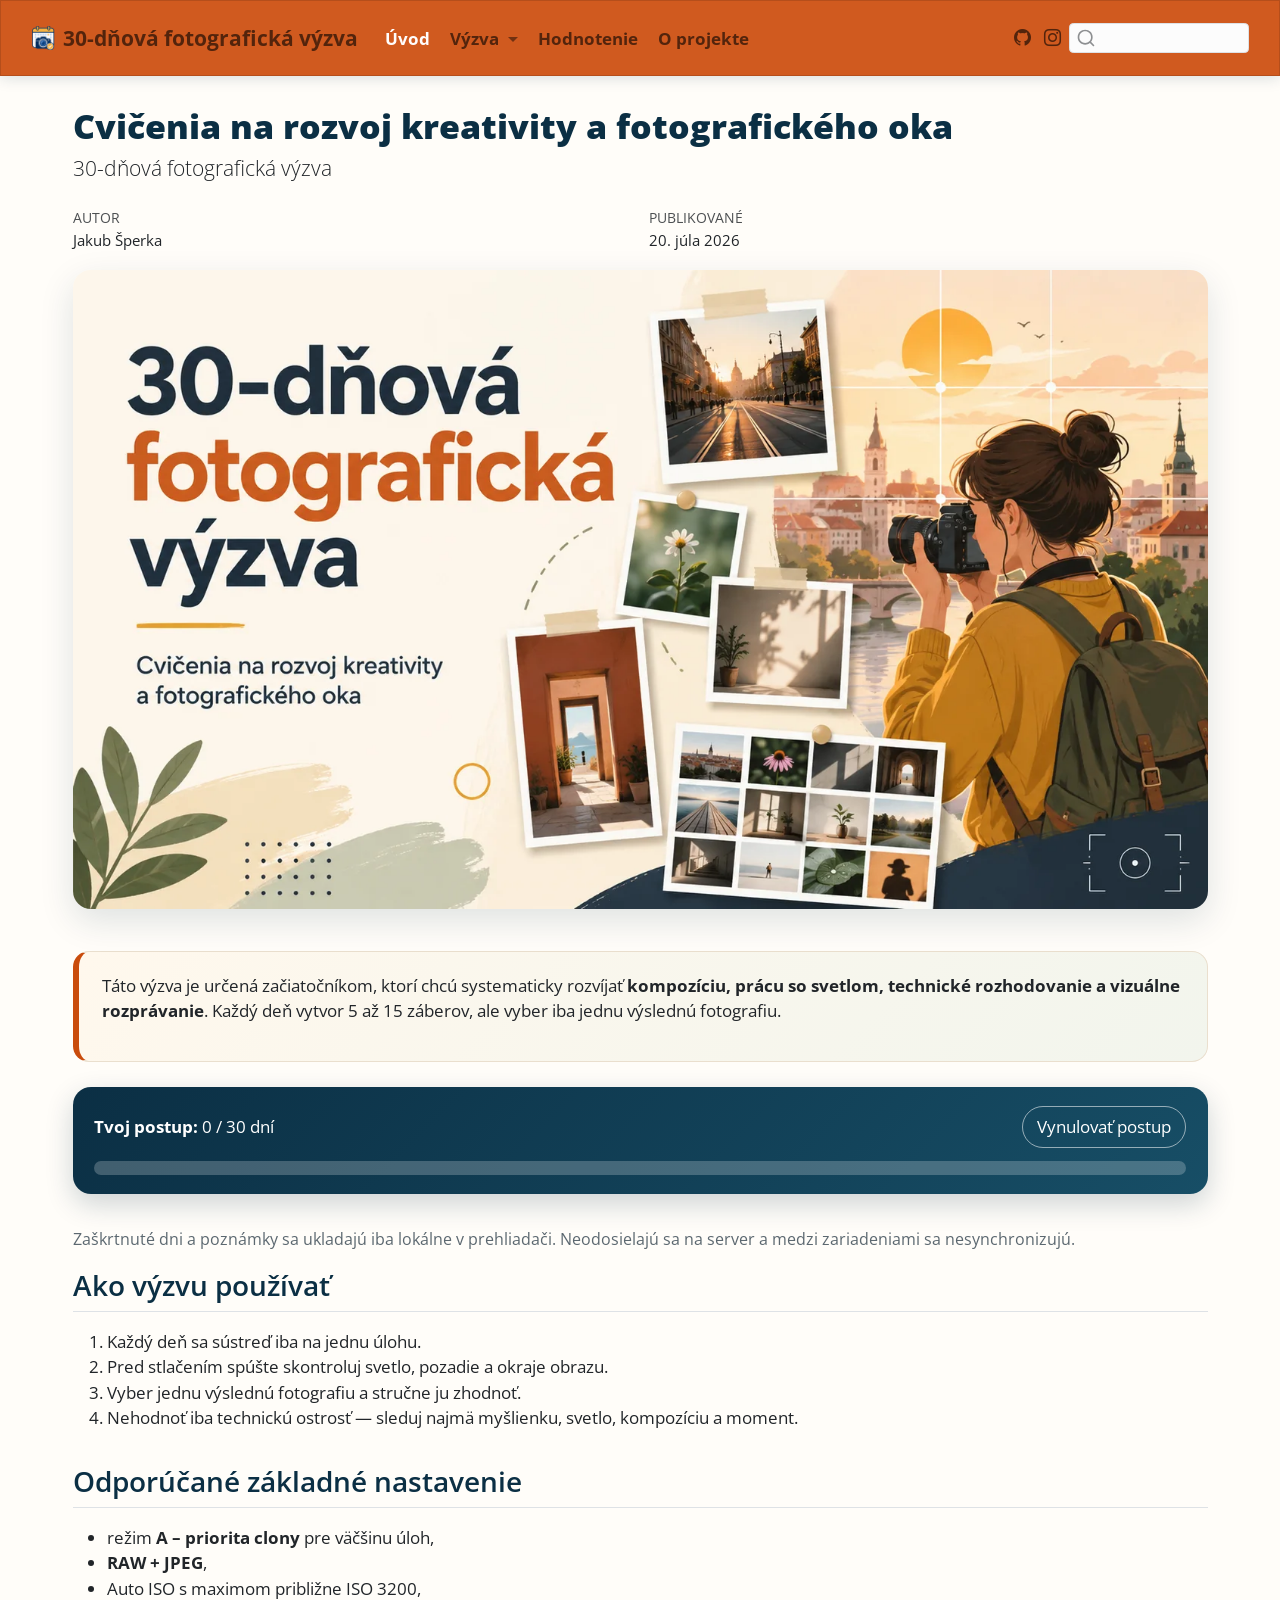
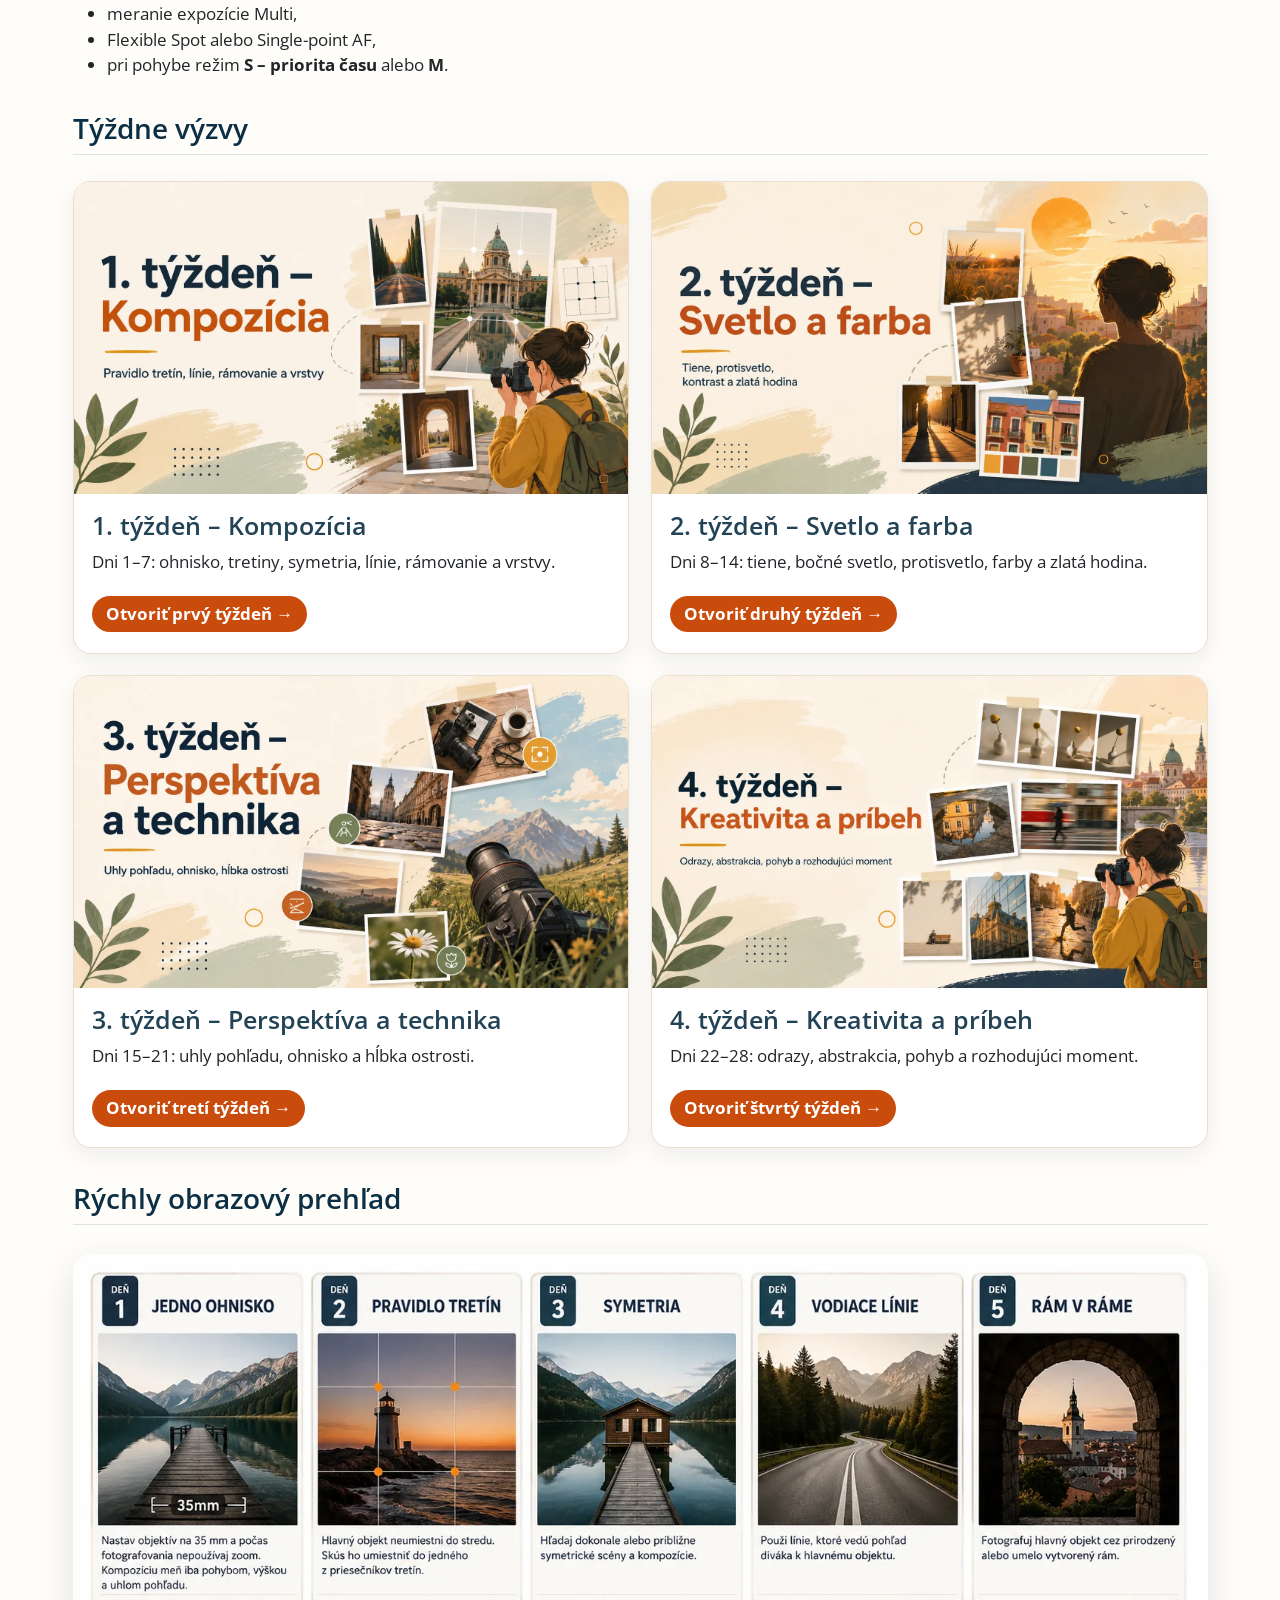
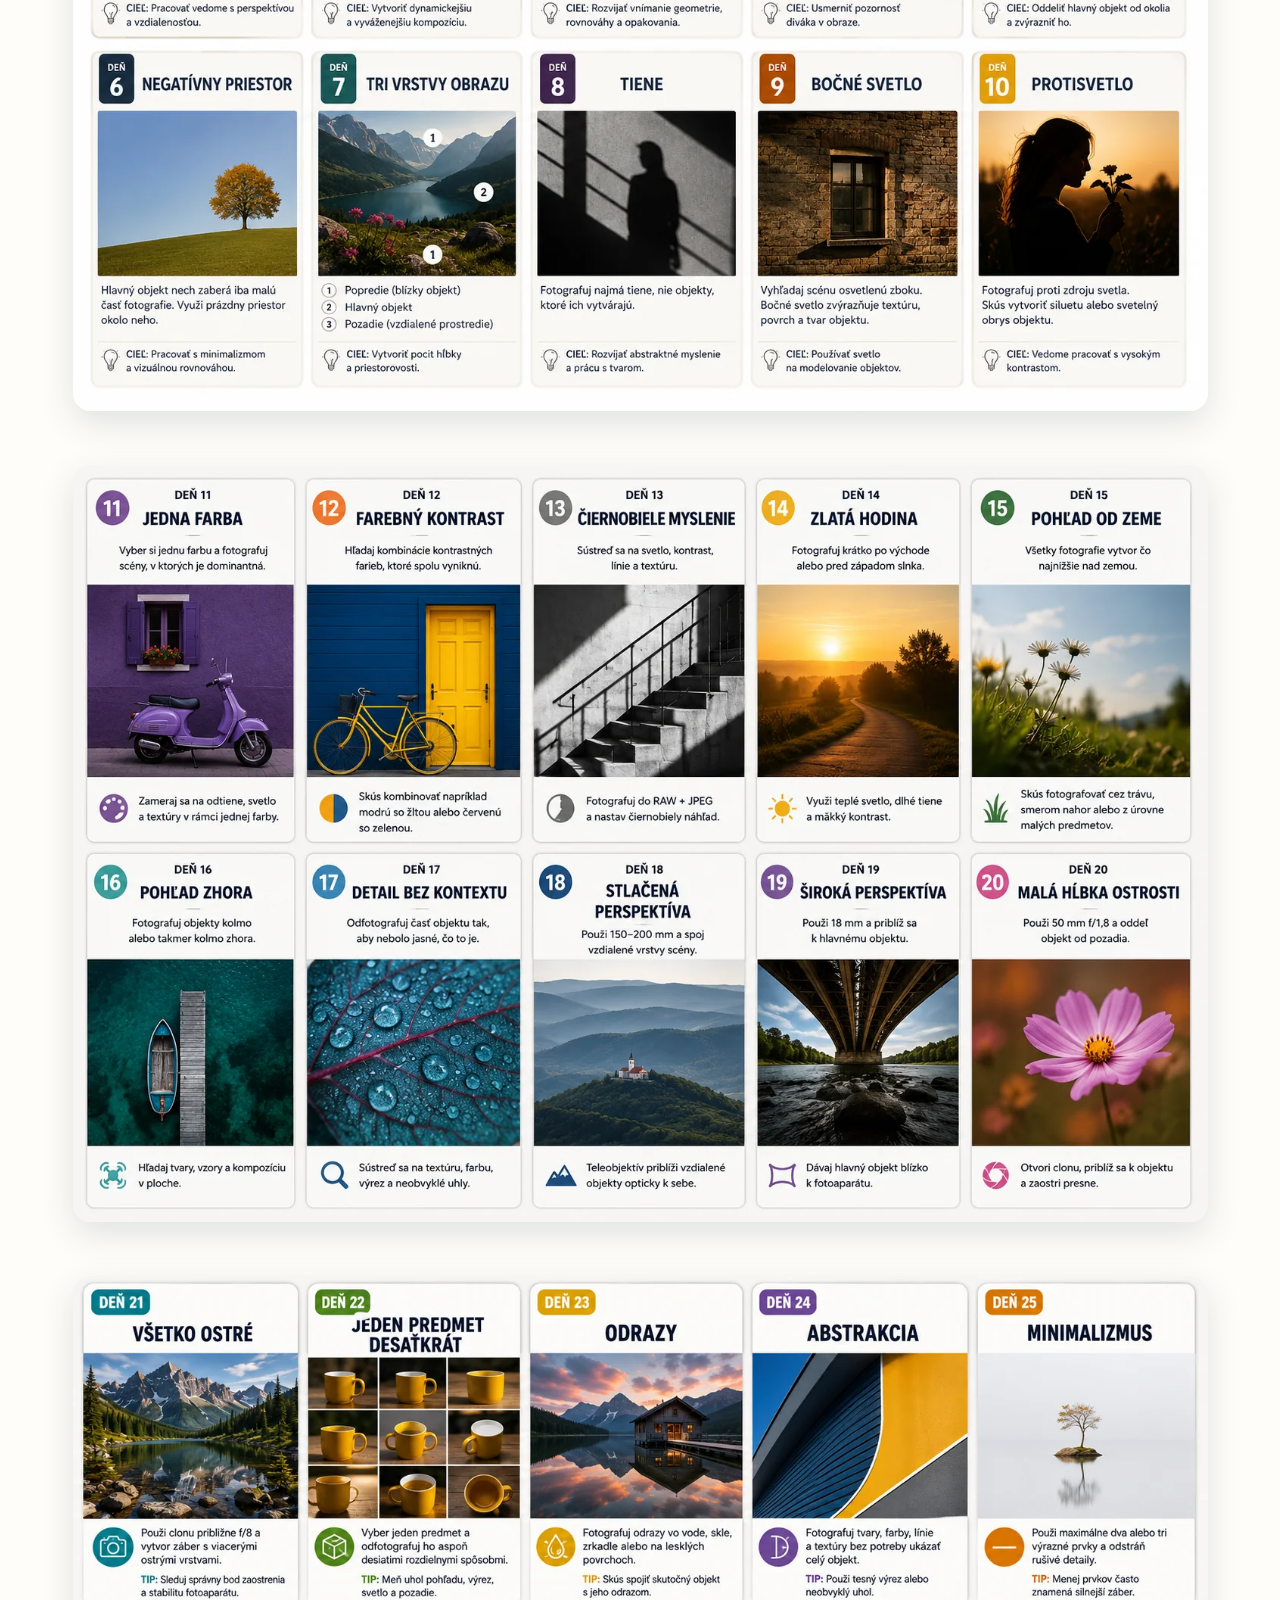
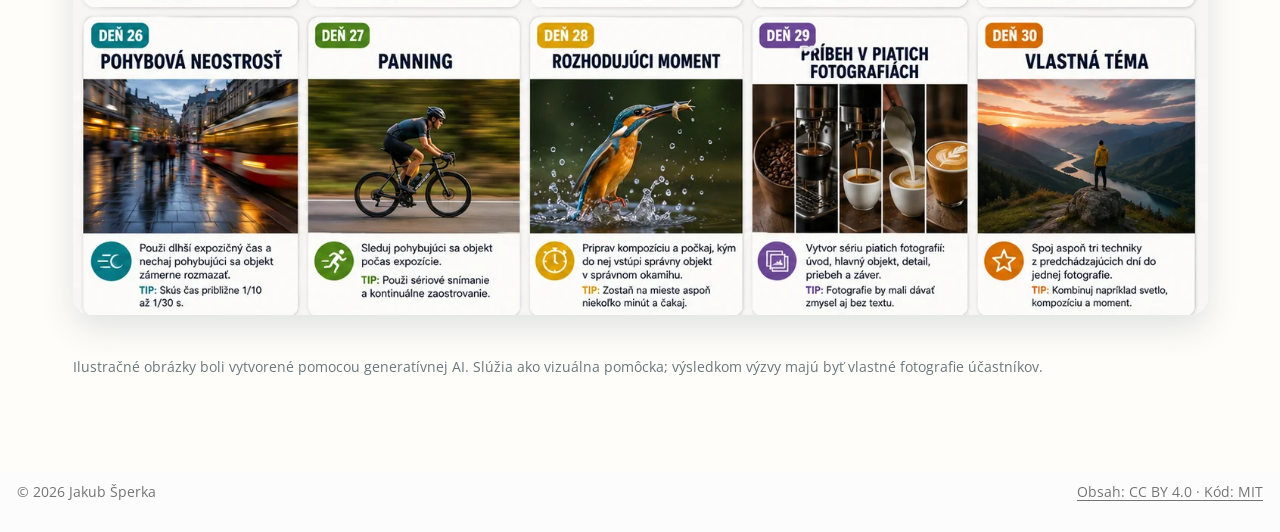
==== commit e9aeacd6: "index title update" ====
--- a/index.html
+++ b/index.html
@@ -8,7 +8,7 @@
 
 <meta name="author" content="Jakub Šperka">
 
-<title>30-dňová fotografická výzva – 30-dňová fotografická výzva</title>
+<title>Cvičenia na rozvoj kreativity a fotografického oka – 30-dňová fotografická výzva</title>
 <style>
 code{white-space: pre-wrap;}
 span.smallcaps{font-variant: small-caps;}
@@ -73,12 +73,12 @@
 
 <link rel="stylesheet" href="styles.css">
 <link rel="stylesheet" href="notes-export.css">
-<meta property="og:title" content="30-dňová fotografická výzva – 30-dňová fotografická výzva">
-<meta property="og:description" content="Cvičenia na rozvoj kreativity a fotografického oka">
+<meta property="og:title" content="Cvičenia na rozvoj kreativity a fotografického oka – 30-dňová fotografická výzva">
+<meta property="og:description" content="30-dňová fotografická výzva">
 <meta property="og:image" content="images/cover.webp">
 <meta property="og:site_name" content="**30-dňová fotografická výzva**">
-<meta name="twitter:title" content="30-dňová fotografická výzva – 30-dňová fotografická výzva">
-<meta name="twitter:description" content="Cvičenia na rozvoj kreativity a fotografického oka">
+<meta name="twitter:title" content="Cvičenia na rozvoj kreativity a fotografického oka – 30-dňová fotografická výzva">
+<meta name="twitter:description" content="30-dňová fotografická výzva">
 <meta name="twitter:image" content="images/cover.webp">
 <meta name="twitter:card" content="summary_large_image">
 </head>
@@ -161,8 +161,8 @@
 
 <header id="title-block-header" class="quarto-title-block default">
 <div class="quarto-title">
-<h1 class="title">30-dňová fotografická výzva</h1>
-<p class="subtitle lead">Cvičenia na rozvoj kreativity a fotografického oka</p>
+<h1 class="title">Cvičenia na rozvoj kreativity a fotografického oka</h1>
+<p class="subtitle lead">30-dňová fotografická výzva</p>
 </div>
 
 
